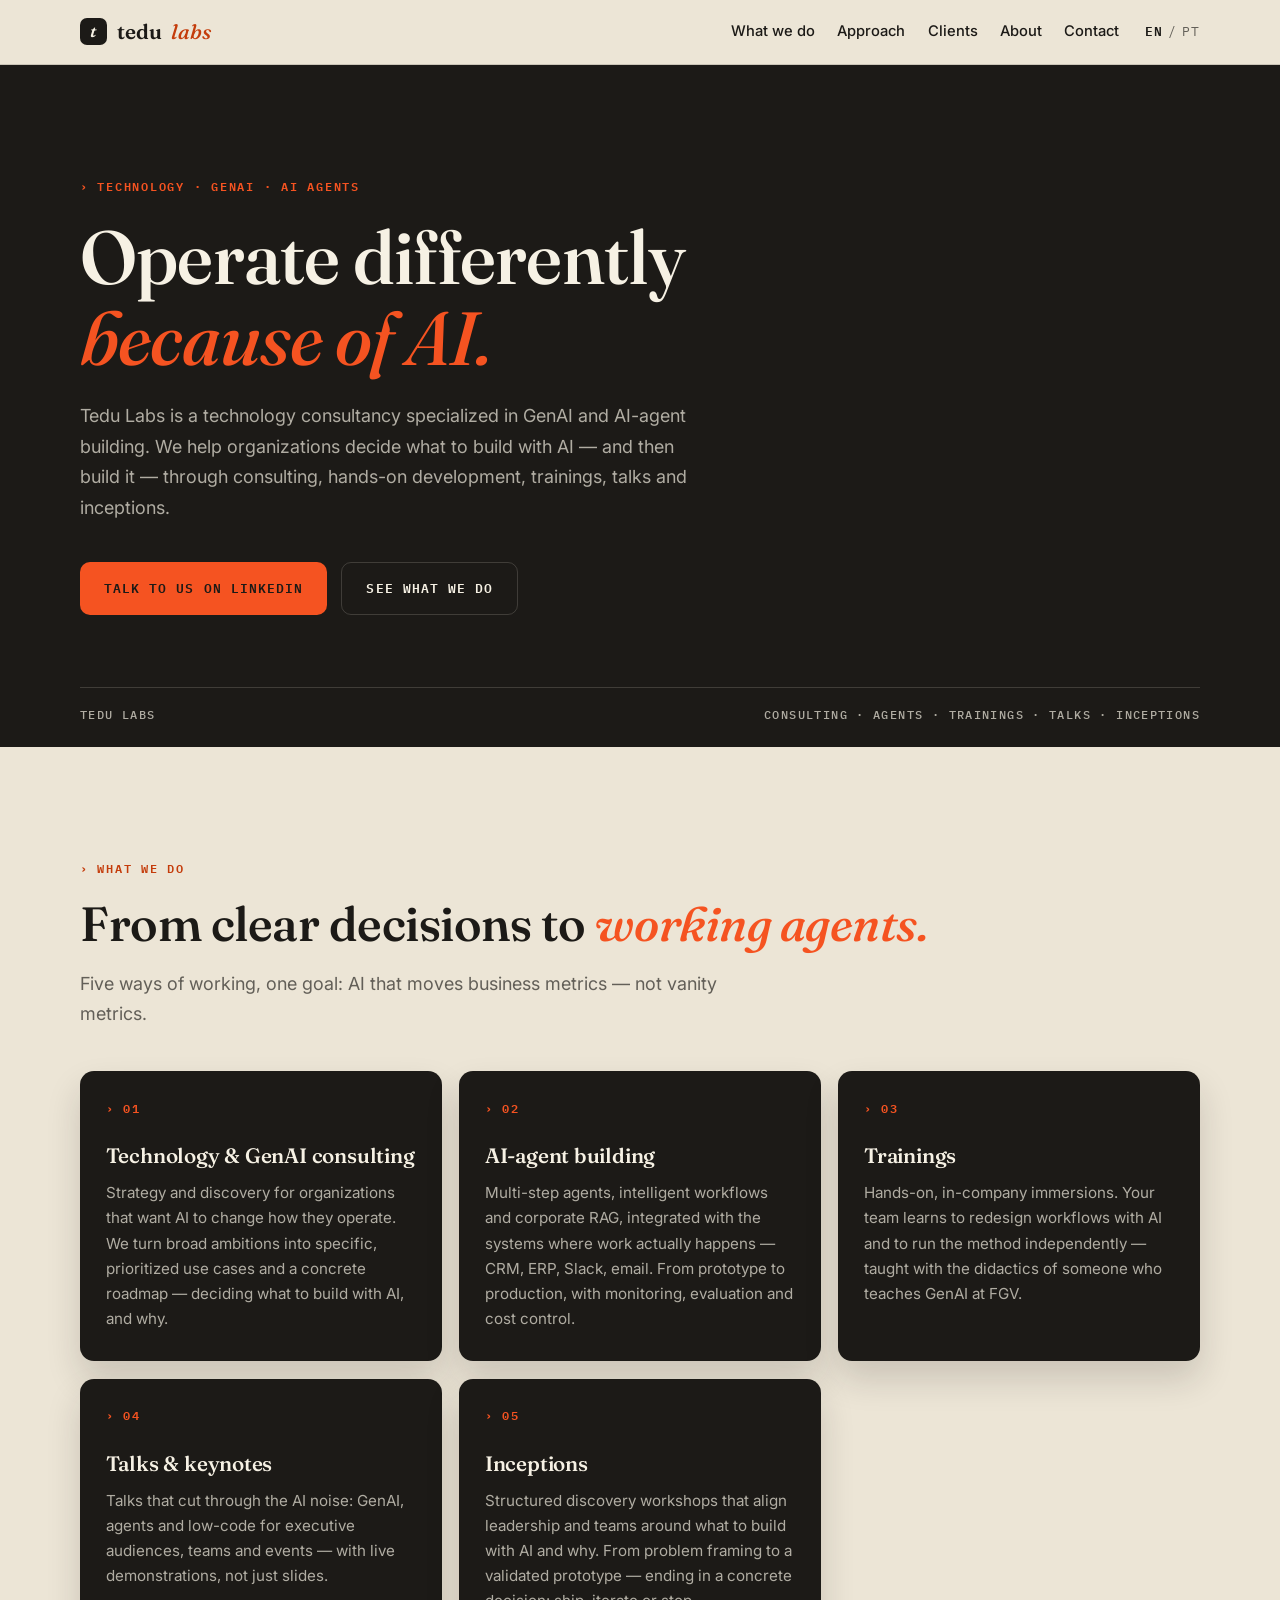
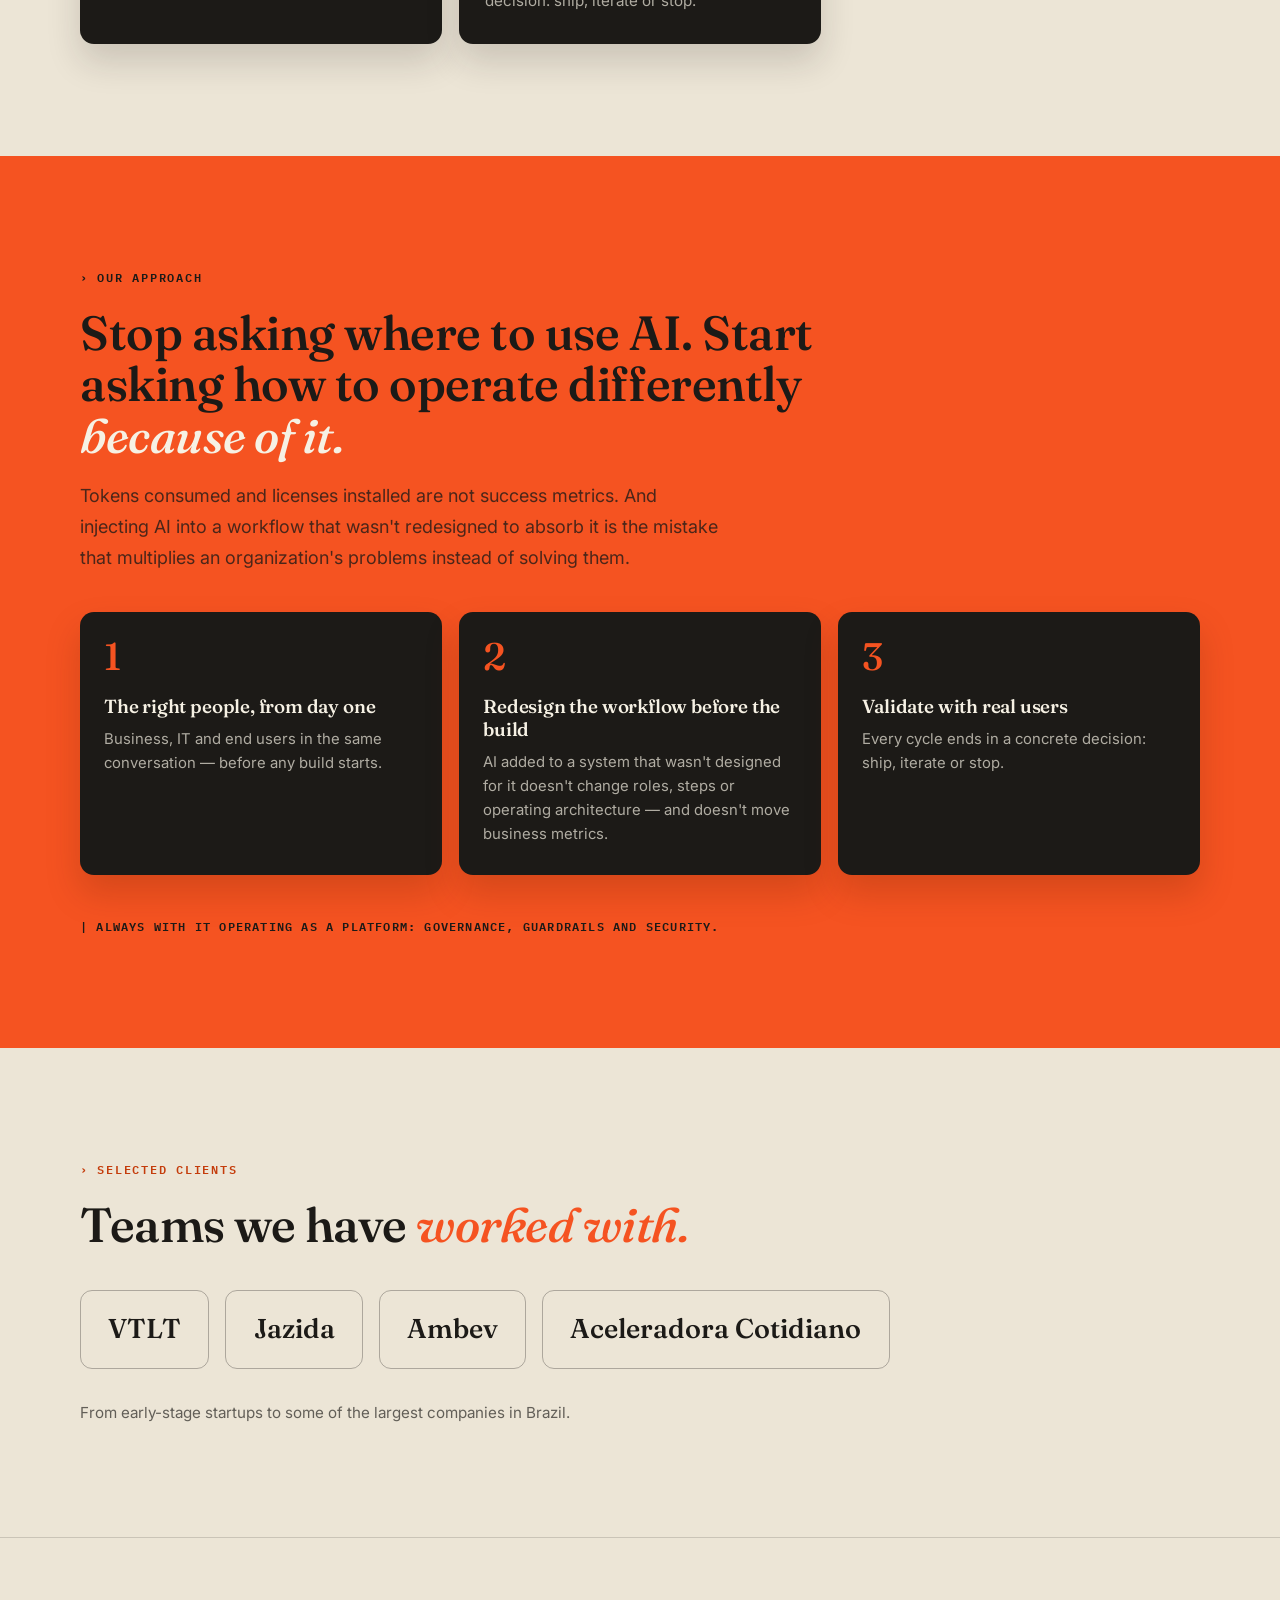
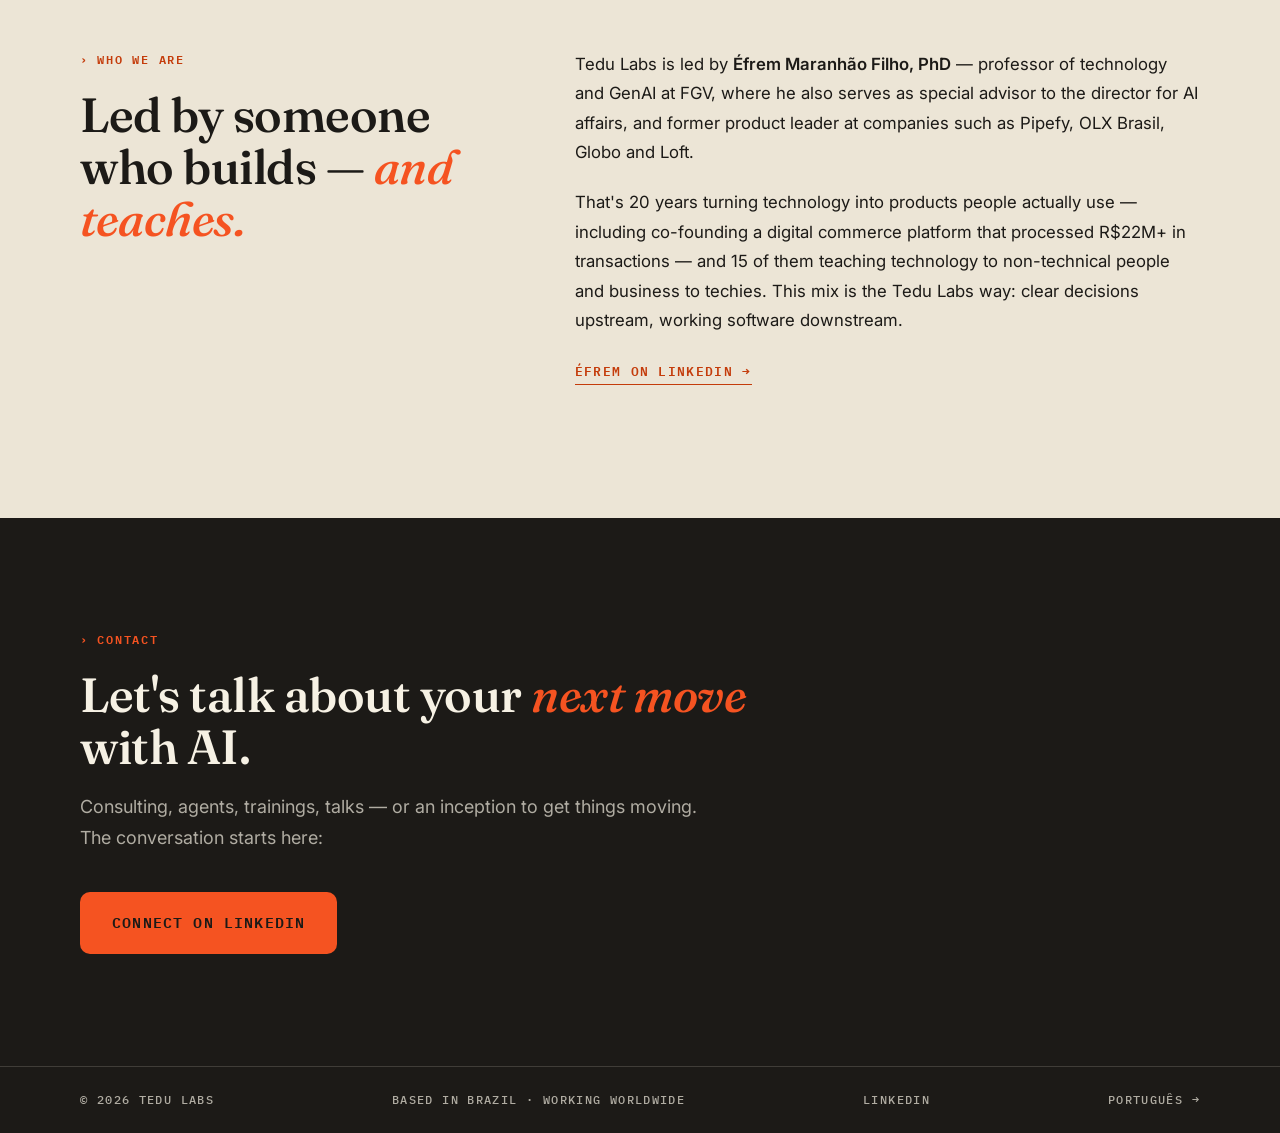
==== index.html @ c5605158 "Add bilingual Tedu Labs landing page (EN/PT) Static site with no build step: English at the root and" ====
<!doctype html>
<html lang="en">
<head>
  <meta charset="utf-8">
  <meta name="viewport" content="width=device-width, initial-scale=1">
  <title>Tedu Labs — Technology, GenAI &amp; AI Agents</title>
  <meta name="description" content="Tedu Labs is a technology consultancy specialized in GenAI and AI-agent building — consulting, agent development, trainings, talks and inceptions. Based in Brazil, working worldwide.">
  <link rel="canonical" href="https://tedulabs.com/">
  <link rel="alternate" hreflang="en" href="https://tedulabs.com/">
  <link rel="alternate" hreflang="pt-BR" href="https://tedulabs.com/pt/">
  <link rel="alternate" hreflang="x-default" href="https://tedulabs.com/">
  <meta property="og:title" content="Tedu Labs — Technology, GenAI &amp; AI Agents">
  <meta property="og:description" content="Consulting in technology and GenAI, AI-agent building, trainings, talks and inceptions.">
  <meta property="og:type" content="website">
  <meta property="og:url" content="https://tedulabs.com/">
  <meta property="og:locale" content="en_US">
  <meta property="og:locale:alternate" content="pt_BR">
  <meta name="twitter:card" content="summary">
  <link rel="icon" type="image/svg+xml" href="favicon.svg">
  <link rel="preconnect" href="https://fonts.googleapis.com">
  <link rel="preconnect" href="https://fonts.gstatic.com" crossorigin>
  <link href="https://fonts.googleapis.com/css2?family=Fraunces:ital,opsz,wght@0,9..144,300..700;1,9..144,300..700&family=IBM+Plex+Mono:wght@400;500;600&family=Inter:wght@400;500;600&display=swap" rel="stylesheet">
  <link rel="stylesheet" href="styles.css">
  <script type="application/ld+json">
  {
    "@context": "https://schema.org",
    "@type": "Organization",
    "name": "Tedu Labs",
    "url": "https://tedulabs.com/",
    "description": "Technology consultancy specialized in GenAI and AI-agent building — consulting, trainings, talks and inceptions.",
    "founder": {
      "@type": "Person",
      "name": "Éfrem Maranhão Filho",
      "sameAs": "https://www.linkedin.com/in/efremfilho/"
    },
    "sameAs": ["https://www.linkedin.com/in/efremfilho/"],
    "areaServed": "Worldwide"
  }
  </script>
</head>
<body>

<header class="site-header">
  <div class="container header-inner">
    <a class="wordmark" href="#top"><span class="badge">t</span>tedu<em>labs</em></a>
    <nav class="site-nav" aria-label="Sections">
      <a href="#services">What we do</a>
      <a href="#approach">Approach</a>
      <a href="#clients">Clients</a>
      <a href="#about">About</a>
      <a href="#contact">Contact</a>
    </nav>
    <div class="lang-switch" aria-label="Language">
      <span aria-current="true">EN</span><span class="sep">/</span><a href="pt/" hreflang="pt-BR" lang="pt-BR">PT</a>
    </div>
  </div>
</header>

<main id="top">

  <section class="section section--dark hero">
    <div class="container">
      <p class="kicker">› Technology · GenAI · AI agents</p>
      <h1>Operate differently <em>because of AI.</em></h1>
      <p class="lede">Tedu Labs is a technology consultancy specialized in GenAI and AI-agent building. We help organizations decide what to build with AI — and then build it — through consulting, hands-on development, trainings, talks and inceptions.</p>
      <div class="cta-row">
        <a class="btn btn--accent" href="https://www.linkedin.com/in/efremfilho/" target="_blank" rel="noopener">Talk to us on LinkedIn</a>
        <a class="btn btn--ghost" href="#services">See what we do</a>
      </div>
    </div>
    <div class="container hero-rule">
      <span class="mono">Tedu Labs</span>
      <span class="mono">Consulting · Agents · Trainings · Talks · Inceptions</span>
    </div>
  </section>

  <section id="services" class="section section--paper">
    <div class="container">
      <p class="kicker">› What we do</p>
      <h2>From clear decisions to <em>working agents.</em></h2>
      <p class="lede">Five ways of working, one goal: AI that moves business metrics — not vanity metrics.</p>
      <div class="cards">
        <article class="card">
          <p class="card-index">› 01</p>
          <h3>Technology &amp; GenAI consulting</h3>
          <p>Strategy and discovery for organizations that want AI to change how they operate. We turn broad ambitions into specific, prioritized use cases and a concrete roadmap — deciding what to build with AI, and why.</p>
        </article>
        <article class="card">
          <p class="card-index">› 02</p>
          <h3>AI-agent building</h3>
          <p>Multi-step agents, intelligent workflows and corporate RAG, integrated with the systems where work actually happens — CRM, ERP, Slack, email. From prototype to production, with monitoring, evaluation and cost control.</p>
        </article>
        <article class="card">
          <p class="card-index">› 03</p>
          <h3>Trainings</h3>
          <p>Hands-on, in-company immersions. Your team learns to redesign workflows with AI and to run the method independently — taught with the didactics of someone who teaches GenAI at FGV.</p>
        </article>
        <article class="card">
          <p class="card-index">› 04</p>
          <h3>Talks &amp; keynotes</h3>
          <p>Talks that cut through the AI noise: GenAI, agents and low-code for executive audiences, teams and events — with live demonstrations, not just slides.</p>
        </article>
        <article class="card">
          <p class="card-index">› 05</p>
          <h3>Inceptions</h3>
          <p>Structured discovery workshops that align leadership and teams around what to build with AI and why. From problem framing to a validated prototype — ending in a concrete decision: ship, iterate or stop.</p>
        </article>
      </div>
    </div>
  </section>

  <section id="approach" class="section section--accent">
    <div class="container">
      <p class="kicker">› Our approach</p>
      <h2>Stop asking where to use AI. Start asking how to operate differently <em>because of it.</em></h2>
      <p class="lede">Tokens consumed and licenses installed are not success metrics. And injecting AI into a workflow that wasn't redesigned to absorb it is the mistake that multiplies an organization's problems instead of solving them.</p>
      <div class="steps">
        <article class="step">
          <p class="step-num">1</p>
          <h3>The right people, from day one</h3>
          <p>Business, IT and end users in the same conversation — before any build starts.</p>
        </article>
        <article class="step">
          <p class="step-num">2</p>
          <h3>Redesign the workflow before the build</h3>
          <p>AI added to a system that wasn't designed for it doesn't change roles, steps or operating architecture — and doesn't move business metrics.</p>
        </article>
        <article class="step">
          <p class="step-num">3</p>
          <h3>Validate with real users</h3>
          <p>Every cycle ends in a concrete decision: ship, iterate or stop.</p>
        </article>
      </div>
      <p class="note-mono">| Always with IT operating as a platform: governance, guardrails and security.</p>
    </div>
  </section>

  <section id="clients" class="section section--paper">
    <div class="container">
      <p class="kicker">› Selected clients</p>
      <h2>Teams we have <em>worked with.</em></h2>
      <ul class="client-wall">
        <li><a href="https://vtlt.app/" target="_blank" rel="noopener">VTLT</a></li>
        <li><a href="https://www.jazida.com/en/" target="_blank" rel="noopener">Jazida</a></li>
        <li><a href="https://ambev.com.br/" target="_blank" rel="noopener">Ambev</a></li>
        <li><a href="https://www.somoscamp.com.br/" target="_blank" rel="noopener">Aceleradora Cotidiano</a></li>
      </ul>
      <p class="muted">From early-stage startups to some of the largest companies in Brazil.</p>
    </div>
  </section>

  <section id="about" class="section section--paper section--bordered">
    <div class="container about-grid">
      <div>
        <p class="kicker">› Who we are</p>
        <h2>Led by someone who builds — <em>and teaches.</em></h2>
      </div>
      <div class="about-copy">
        <p>Tedu Labs is led by <strong>Éfrem Maranhão Filho, PhD</strong> — professor of technology and GenAI at FGV, where he also serves as special advisor to the director for AI affairs, and former product leader at companies such as Pipefy, OLX Brasil, Globo and Loft.</p>
        <p>That's 20 years turning technology into products people actually use — including co-founding a digital commerce platform that processed R$22M+ in transactions — and 15 of them teaching technology to non-technical people and business to techies. This mix is the Tedu Labs way: clear decisions upstream, working software downstream.</p>
        <p><a class="text-link" href="https://www.linkedin.com/in/efremfilho/" target="_blank" rel="noopener">Éfrem on LinkedIn →</a></p>
      </div>
    </div>
  </section>

  <section id="contact" class="section section--dark section--contact">
    <div class="container">
      <p class="kicker">› Contact</p>
      <h2>Let's talk about your <em>next move</em> with AI.</h2>
      <p class="lede">Consulting, agents, trainings, talks — or an inception to get things moving. The conversation starts here:</p>
      <a class="btn btn--accent btn--big" href="https://www.linkedin.com/in/efremfilho/" target="_blank" rel="noopener">Connect on LinkedIn</a>
    </div>
  </section>

</main>

<footer class="site-footer">
  <div class="container footer-inner">
    <span class="mono">© 2026 Tedu Labs</span>
    <span class="mono">Based in Brazil · Working worldwide</span>
    <a class="mono" href="https://www.linkedin.com/in/efremfilho/" target="_blank" rel="noopener">LinkedIn</a>
    <a class="mono" href="pt/" hreflang="pt-BR" lang="pt-BR">Português →</a>
  </div>
</footer>

</body>
</html>
---- styles.css ----
/* ── Tedu Labs · tedulabs.com ─────────────────────────────────────────── */

:root {
  --ink: #1c1a17;
  --ink-2: #242220;
  --cream: #f6f1e4;
  --paper: #ece5d6;
  --accent: #f55321;
  --accent-down: #c43c0b;
  --muted-on-dark: rgba(246, 241, 228, 0.68);
  --muted-on-paper: rgba(28, 26, 23, 0.66);
  --line-on-dark: rgba(246, 241, 228, 0.16);
  --line-on-paper: rgba(28, 26, 23, 0.16);
  --serif: "Fraunces", Georgia, "Times New Roman", serif;
  --sans: "Inter", system-ui, -apple-system, "Segoe UI", sans-serif;
  --mono: "IBM Plex Mono", ui-monospace, "SF Mono", Menlo, monospace;
}

* { box-sizing: border-box; }

html { scroll-behavior: smooth; }

body {
  margin: 0;
  font-family: var(--sans);
  font-size: 16px;
  line-height: 1.6;
  background: var(--paper);
  color: var(--ink);
  -webkit-font-smoothing: antialiased;
}

::selection { background: var(--accent); color: var(--cream); }

a:focus-visible,
button:focus-visible {
  outline: 2px solid var(--accent);
  outline-offset: 3px;
}

.container { width: min(1120px, 92vw); margin-inline: auto; }

/* ── Type ──────────────────────────────────────────────────────────────── */

h1, h2, h3 {
  font-family: var(--serif);
  font-weight: 550;
  line-height: 1.08;
  letter-spacing: -0.01em;
  margin: 0;
}

h1 { font-size: clamp(2.7rem, 6.4vw, 4.7rem); }
h2 { font-size: clamp(1.9rem, 4.2vw, 3rem); margin: 0.6rem 0 1.2rem; }
h3 { font-size: 1.3rem; line-height: 1.25; }

h1 em, h2 em {
  font-style: italic;
  font-weight: 500;
  color: var(--accent);
}

.kicker {
  font-family: var(--mono);
  font-size: 0.78rem;
  font-weight: 600;
  letter-spacing: 0.14em;
  text-transform: uppercase;
  color: var(--accent-down);
  margin: 0 0 1.2rem;
}

.section--dark .kicker { color: var(--accent); }

.lede {
  font-size: 1.125rem;
  line-height: 1.7;
  max-width: 58ch;
  color: var(--muted-on-paper);
  margin: 0 0 2.4rem;
}

.section--dark .lede { color: var(--muted-on-dark); }

.muted {
  color: var(--muted-on-paper);
  font-size: 0.95rem;
  margin: 2rem 0 0;
}

.mono {
  font-family: var(--mono);
  font-size: 0.72rem;
  font-weight: 500;
  letter-spacing: 0.12em;
  text-transform: uppercase;
}

/* ── Header ────────────────────────────────────────────────────────────── */

.site-header {
  position: sticky;
  top: 0;
  z-index: 50;
  background: var(--paper);
  border-bottom: 1px solid var(--line-on-paper);
}

.header-inner {
  display: flex;
  align-items: center;
  gap: 1.6rem;
  min-height: 64px;
}

.wordmark {
  display: inline-flex;
  align-items: center;
  gap: 0.6rem;
  font-family: var(--serif);
  font-size: 1.3rem;
  font-weight: 600;
  color: var(--ink);
  text-decoration: none;
  white-space: nowrap;
}

.wordmark em {
  font-style: italic;
  font-weight: 500;
  color: var(--accent-down);
}

.badge {
  display: inline-grid;
  place-items: center;
  width: 27px;
  height: 27px;
  border-radius: 7px;
  background: var(--ink);
  color: var(--cream);
  font-family: var(--serif);
  font-style: italic;
  font-size: 1.05rem;
  line-height: 1;
  padding-bottom: 2px;
}

.site-nav {
  display: flex;
  gap: 1.4rem;
  margin-left: auto;
}

.site-nav a {
  font-size: 0.92rem;
  font-weight: 500;
  color: var(--ink);
  text-decoration: none;
}

.site-nav a:hover { color: var(--accent-down); }

.lang-switch {
  font-family: var(--mono);
  font-size: 0.8rem;
  letter-spacing: 0.06em;
  white-space: nowrap;
}

.lang-switch [aria-current] { font-weight: 600; color: var(--ink); }

.lang-switch a {
  color: var(--muted-on-paper);
  text-decoration: none;
}

.lang-switch a:hover { color: var(--accent-down); }

.lang-switch .sep { color: var(--muted-on-paper); padding: 0 0.35rem; }

/* ── Sections ──────────────────────────────────────────────────────────── */

.section { padding: clamp(4.5rem, 9vw, 7rem) 0; }

.section[id] { scroll-margin-top: 84px; }

.section--dark { background: var(--ink); color: var(--cream); }
.section--paper { background: var(--paper); color: var(--ink); }
.section--accent { background: var(--accent); color: var(--ink); }
.section--bordered { border-top: 1px solid var(--line-on-paper); }

.section--accent .kicker { color: var(--ink); }

.section--accent h2 em { color: var(--cream); }

.section--accent .lede { color: rgba(28, 26, 23, 0.78); }

/* ── Hero ──────────────────────────────────────────────────────────────── */

.hero { padding-bottom: 0; }

.hero h1 { max-width: 17ch; margin: 0 0 1.4rem; }

.cta-row {
  display: flex;
  flex-wrap: wrap;
  gap: 0.9rem;
  margin-bottom: 4.5rem;
}

.hero-rule {
  display: flex;
  flex-wrap: wrap;
  justify-content: space-between;
  gap: 0.5rem 1.5rem;
  border-top: 1px solid var(--line-on-dark);
  padding: 1.1rem 0 1.4rem;
  color: var(--muted-on-dark);
}

/* ── Buttons ───────────────────────────────────────────────────────────── */

.btn {
  display: inline-flex;
  align-items: center;
  gap: 0.5rem;
  font-family: var(--mono);
  font-size: 0.82rem;
  font-weight: 600;
  letter-spacing: 0.08em;
  text-transform: uppercase;
  text-decoration: none;
  padding: 0.95rem 1.5rem;
  border-radius: 10px;
  transition: transform 0.2s ease, background 0.2s ease, border-color 0.2s ease;
}

.btn:hover { transform: translateY(-2px); }

.btn--accent {
  background: var(--accent);
  color: var(--ink);
}

.btn--accent:hover { background: #ff6433; }

.btn--ghost {
  border: 1px solid var(--line-on-dark);
  color: var(--cream);
}

.btn--ghost:hover { border-color: var(--accent); color: var(--accent); }

.btn--big {
  font-size: 0.92rem;
  padding: 1.2rem 2rem;
}

/* ── Service cards ─────────────────────────────────────────────────────── */

.cards {
  display: grid;
  grid-template-columns: repeat(auto-fit, minmax(290px, 1fr));
  gap: 1.1rem;
  margin-top: 2.6rem;
}

.card {
  background: var(--ink);
  color: var(--cream);
  border-radius: 14px;
  padding: 1.7rem 1.6rem 1.9rem;
  box-shadow: 0 18px 34px rgba(28, 26, 23, 0.16);
  transition: transform 0.25s ease;
}

.card:hover { transform: translateY(-4px); }

.card-index {
  font-family: var(--mono);
  font-size: 0.74rem;
  font-weight: 600;
  letter-spacing: 0.14em;
  color: var(--accent);
  margin: 0 0 1.6rem;
}

.card h3 { color: var(--cream); margin: 0 0 0.7rem; }

.card p:last-child {
  margin: 0;
  font-size: 0.95rem;
  line-height: 1.65;
  color: var(--muted-on-dark);
}

/* ── Approach steps ────────────────────────────────────────────────────── */

.section--accent h2 { max-width: 26ch; }

.steps {
  display: grid;
  grid-template-columns: repeat(auto-fit, minmax(250px, 1fr));
  gap: 1.1rem;
  margin-top: 2.4rem;
}

.step {
  background: var(--ink);
  color: var(--cream);
  border-radius: 14px;
  padding: 1.6rem 1.5rem 1.8rem;
  box-shadow: 0 18px 34px rgba(100, 30, 0, 0.22);
}

.step-num {
  font-family: var(--serif);
  font-size: 2.4rem;
  font-weight: 500;
  line-height: 1;
  color: var(--accent);
  margin: 0 0 1.2rem;
}

.step h3 { font-size: 1.18rem; color: var(--cream); margin: 0 0 0.6rem; }

.step p:last-child {
  margin: 0;
  font-size: 0.93rem;
  line-height: 1.6;
  color: var(--muted-on-dark);
}

.note-mono {
  font-family: var(--mono);
  font-size: 0.75rem;
  font-weight: 600;
  letter-spacing: 0.1em;
  text-transform: uppercase;
  color: var(--ink);
  margin: 2.6rem 0 0;
}

/* ── Clients ───────────────────────────────────────────────────────────── */

.client-wall {
  list-style: none;
  display: flex;
  flex-wrap: wrap;
  gap: 1rem;
  padding: 0;
  margin: 2.4rem 0 0;
}

.client-wall a {
  display: inline-block;
  font-family: var(--serif);
  font-size: clamp(1.25rem, 2.6vw, 1.7rem);
  font-weight: 550;
  color: var(--ink);
  text-decoration: none;
  padding: 1.05rem 1.7rem;
  border: 1px solid rgba(28, 26, 23, 0.3);
  border-radius: 12px;
  transition: transform 0.2s ease, border-color 0.2s ease, color 0.2s ease;
}

.client-wall a:hover {
  transform: translateY(-3px);
  border-color: var(--accent-down);
  color: var(--accent-down);
}

/* ── About ─────────────────────────────────────────────────────────────── */

.about-grid {
  display: grid;
  grid-template-columns: 5fr 7fr;
  gap: 3rem;
  align-items: start;
}

.about-copy p {
  font-size: 1.05rem;
  line-height: 1.75;
  margin: 0 0 1.3rem;
}

.about-copy strong { font-weight: 600; }

.text-link {
  font-family: var(--mono);
  font-size: 0.82rem;
  font-weight: 600;
  letter-spacing: 0.1em;
  text-transform: uppercase;
  color: var(--accent-down);
  text-decoration: none;
  border-bottom: 1px solid currentColor;
  padding-bottom: 2px;
}

.text-link:hover { color: var(--ink); }

/* ── Contact ───────────────────────────────────────────────────────────── */

.section--contact h2 { max-width: 22ch; }

/* ── Footer ────────────────────────────────────────────────────────────── */

.site-footer {
  background: var(--ink);
  color: var(--muted-on-dark);
  border-top: 1px solid var(--line-on-dark);
  padding: 1.5rem 0;
}

.footer-inner {
  display: flex;
  flex-wrap: wrap;
  align-items: center;
  justify-content: space-between;
  gap: 0.7rem 1.8rem;
}

.site-footer a {
  color: var(--muted-on-dark);
  text-decoration: none;
}

.site-footer a:hover { color: var(--accent); }

/* ── Responsive / motion ───────────────────────────────────────────────── */

@media (max-width: 880px) {
  .site-nav { display: none; }
  .lang-switch { margin-left: auto; }
  .about-grid { grid-template-columns: 1fr; gap: 1.6rem; }
}

@media (prefers-reduced-motion: reduce) {
  html { scroll-behavior: auto; }
  .btn, .card, .client-wall a { transition: none; }
  .btn:hover, .card:hover, .client-wall a:hover { transform: none; }
}
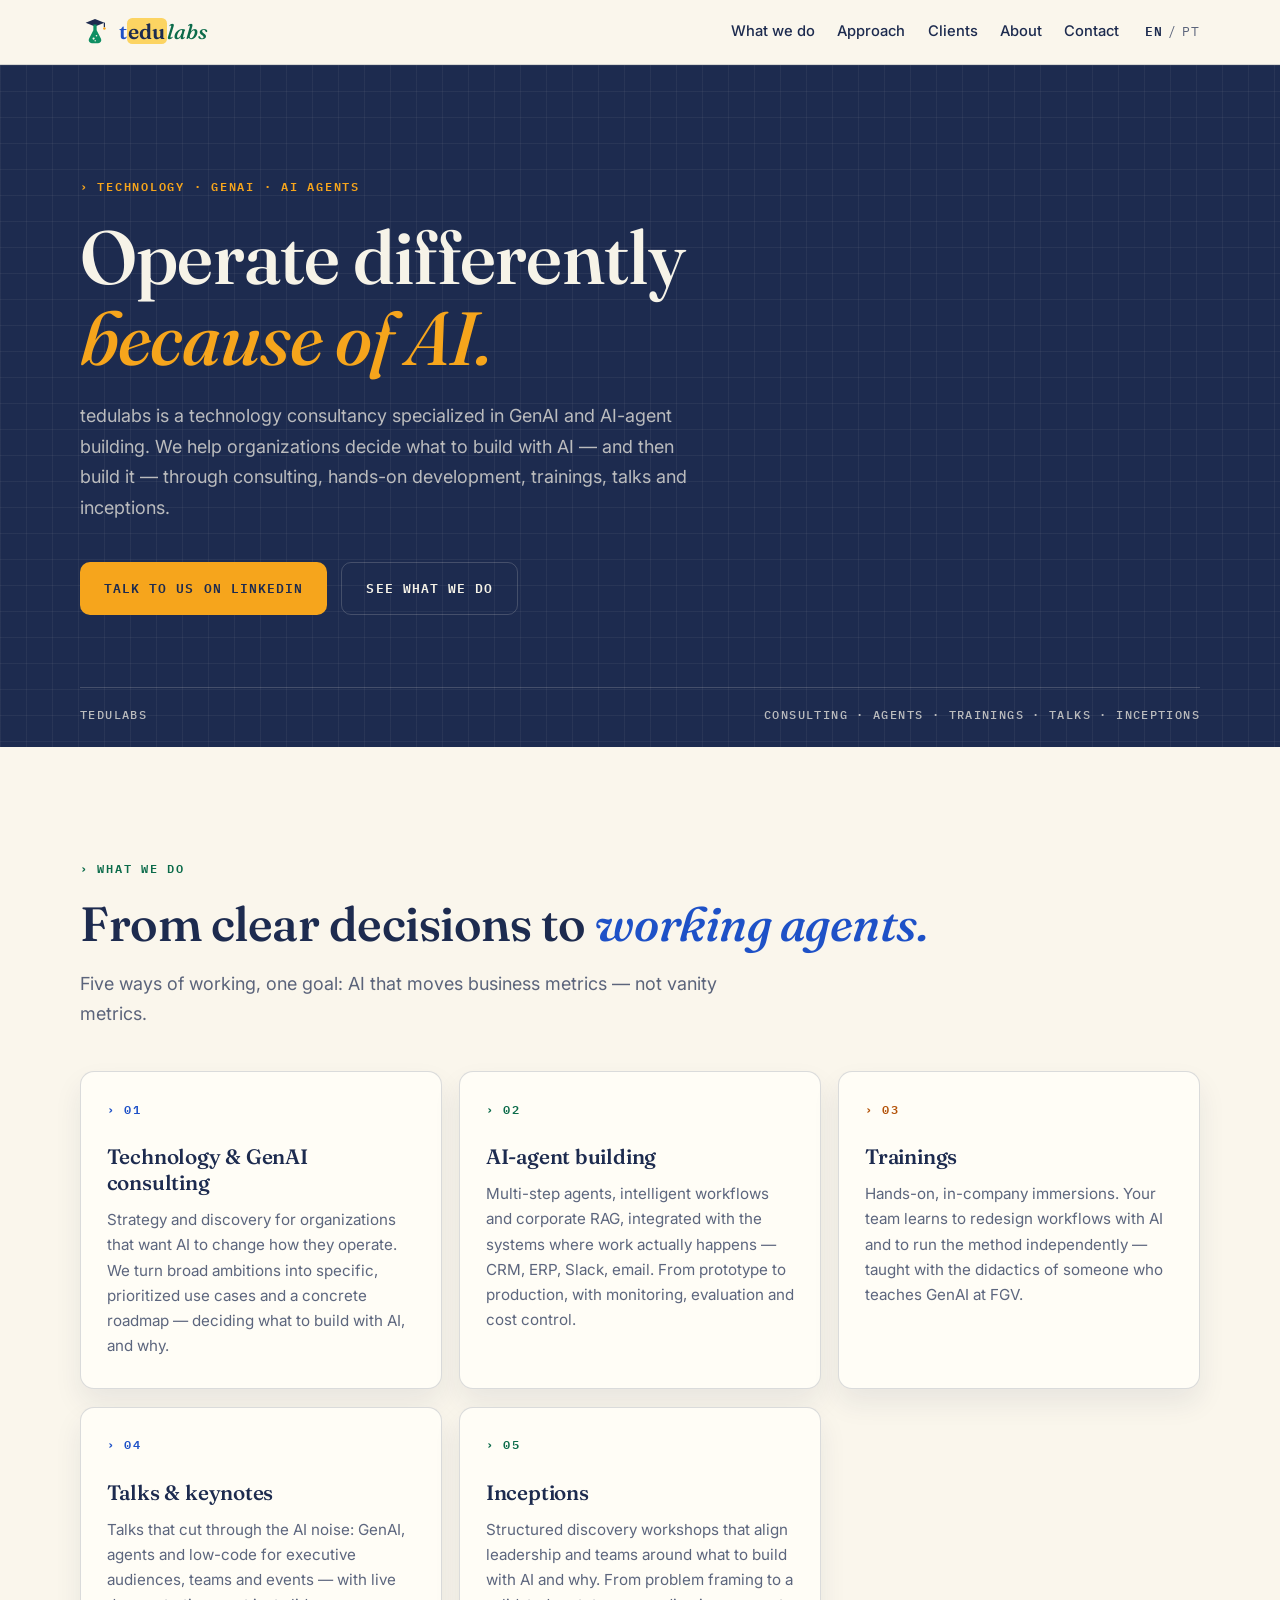
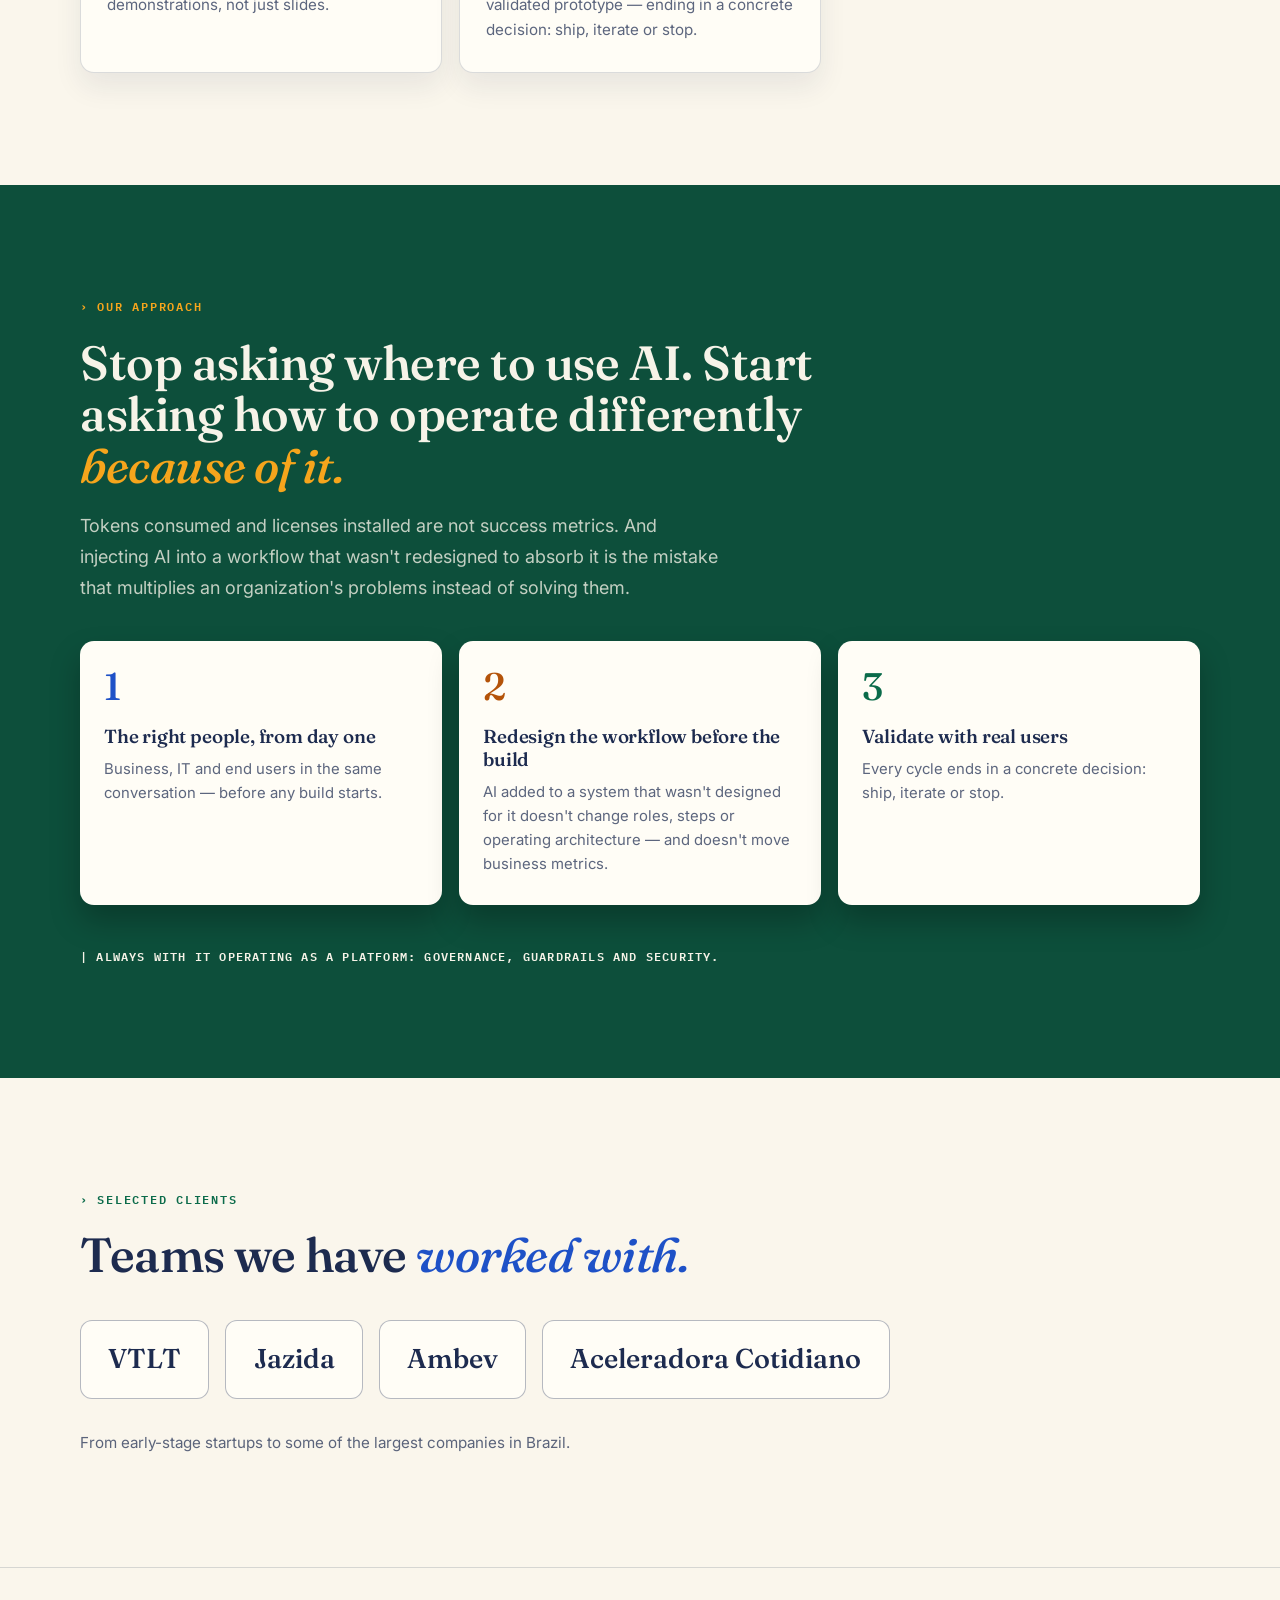
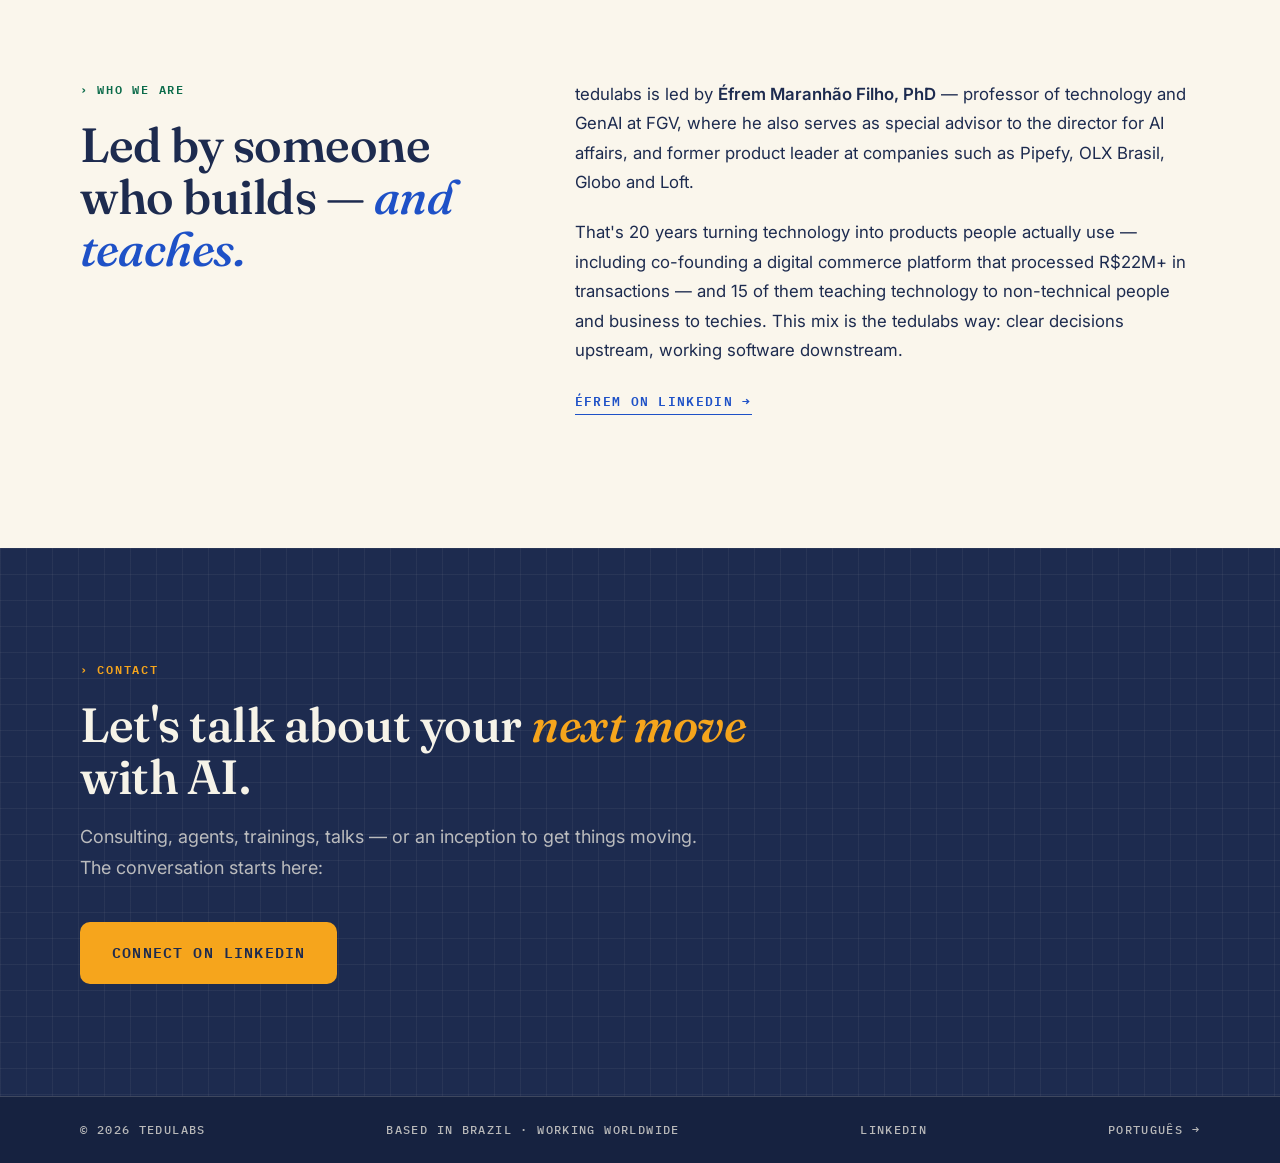
==== commit d24a116c: "Rebrand to tedulabs with education-inspired identity Brand is now lowercase tedulabs, telling the t " ====
--- a/index.html
+++ b/index.html
@@ -3,13 +3,14 @@
 <head>
   <meta charset="utf-8">
   <meta name="viewport" content="width=device-width, initial-scale=1">
-  <title>Tedu Labs — Technology, GenAI &amp; AI Agents</title>
-  <meta name="description" content="Tedu Labs is a technology consultancy specialized in GenAI and AI-agent building — consulting, agent development, trainings, talks and inceptions. Based in Brazil, working worldwide.">
+  <title>tedulabs — Technology, GenAI &amp; AI Agents</title>
+  <meta name="description" content="tedulabs is a technology consultancy specialized in GenAI and AI-agent building — consulting, agent development, trainings, talks and inceptions. Based in Brazil, working worldwide.">
   <link rel="canonical" href="https://tedulabs.com/">
   <link rel="alternate" hreflang="en" href="https://tedulabs.com/">
-  <link rel="alternate" hreflang="pt-BR" href="https://tedulabs.com/pt/">
+  <link rel="alternate" hreflang="pt-BR" href="https://tedulabs.com/pt-br/">
   <link rel="alternate" hreflang="x-default" href="https://tedulabs.com/">
-  <meta property="og:title" content="Tedu Labs — Technology, GenAI &amp; AI Agents">
+  <meta property="og:site_name" content="tedulabs">
+  <meta property="og:title" content="tedulabs — Technology, GenAI &amp; AI Agents">
   <meta property="og:description" content="Consulting in technology and GenAI, AI-agent building, trainings, talks and inceptions.">
   <meta property="og:type" content="website">
   <meta property="og:url" content="https://tedulabs.com/">
@@ -25,8 +26,9 @@
   {
     "@context": "https://schema.org",
     "@type": "Organization",
-    "name": "Tedu Labs",
+    "name": "tedulabs",
     "url": "https://tedulabs.com/",
+    "logo": "https://tedulabs.com/logo.svg",
     "description": "Technology consultancy specialized in GenAI and AI-agent building — consulting, trainings, talks and inceptions.",
     "founder": {
       "@type": "Person",
@@ -42,7 +44,18 @@
 
 <header class="site-header">
   <div class="container header-inner">
-    <a class="wordmark" href="#top"><span class="badge">t</span>tedu<em>labs</em></a>
+    <a class="wordmark" href="#top">
+      <svg class="mark" viewBox="0 0 64 64" aria-hidden="true" focusable="false">
+        <path d="M32 4 52 12 32 20 12 12Z" fill="#1d2b4f"/>
+        <path d="M52 13v8" stroke="#1d2b4f" stroke-width="2.6" stroke-linecap="round" fill="none"/>
+        <circle cx="52" cy="24.5" r="2.7" fill="#f6a51c"/>
+        <path d="M28.5 16v12L19.2 46.6A6.6 6.6 0 0 0 25.2 56h13.6a6.6 6.6 0 0 0 6-9.4L35.5 28V16z" fill="#0f8f63"/>
+        <circle cx="29" cy="46" r="2.3" fill="#faf6ec"/>
+        <circle cx="35.2" cy="40" r="1.7" fill="#faf6ec"/>
+        <circle cx="32.4" cy="50.6" r="1.5" fill="#faf6ec"/>
+      </svg>
+      <span><span class="wm-t">t</span><span class="wm-edu">edu</span><em class="wm-labs">labs</em></span>
+    </a>
     <nav class="site-nav" aria-label="Sections">
       <a href="#services">What we do</a>
       <a href="#approach">Approach</a>
@@ -51,7 +64,7 @@
       <a href="#contact">Contact</a>
     </nav>
     <div class="lang-switch" aria-label="Language">
-      <span aria-current="true">EN</span><span class="sep">/</span><a href="pt/" hreflang="pt-BR" lang="pt-BR">PT</a>
+      <span aria-current="true">EN</span><span class="sep">/</span><a href="pt-br/" hreflang="pt-BR" lang="pt-BR">PT</a>
     </div>
   </div>
 </header>
@@ -62,14 +75,14 @@
     <div class="container">
       <p class="kicker">› Technology · GenAI · AI agents</p>
       <h1>Operate differently <em>because of AI.</em></h1>
-      <p class="lede">Tedu Labs is a technology consultancy specialized in GenAI and AI-agent building. We help organizations decide what to build with AI — and then build it — through consulting, hands-on development, trainings, talks and inceptions.</p>
+      <p class="lede">tedulabs is a technology consultancy specialized in GenAI and AI-agent building. We help organizations decide what to build with AI — and then build it — through consulting, hands-on development, trainings, talks and inceptions.</p>
       <div class="cta-row">
         <a class="btn btn--accent" href="https://www.linkedin.com/in/efremfilho/" target="_blank" rel="noopener">Talk to us on LinkedIn</a>
         <a class="btn btn--ghost" href="#services">See what we do</a>
       </div>
     </div>
     <div class="container hero-rule">
-      <span class="mono">Tedu Labs</span>
+      <span class="mono">tedulabs</span>
       <span class="mono">Consulting · Agents · Trainings · Talks · Inceptions</span>
     </div>
   </section>
@@ -109,7 +122,7 @@
     </div>
   </section>
 
-  <section id="approach" class="section section--accent">
+  <section id="approach" class="section section--board">
     <div class="container">
       <p class="kicker">› Our approach</p>
       <h2>Stop asking where to use AI. Start asking how to operate differently <em>because of it.</em></h2>
@@ -156,8 +169,8 @@
         <h2>Led by someone who builds — <em>and teaches.</em></h2>
       </div>
       <div class="about-copy">
-        <p>Tedu Labs is led by <strong>Éfrem Maranhão Filho, PhD</strong> — professor of technology and GenAI at FGV, where he also serves as special advisor to the director for AI affairs, and former product leader at companies such as Pipefy, OLX Brasil, Globo and Loft.</p>
-        <p>That's 20 years turning technology into products people actually use — including co-founding a digital commerce platform that processed R$22M+ in transactions — and 15 of them teaching technology to non-technical people and business to techies. This mix is the Tedu Labs way: clear decisions upstream, working software downstream.</p>
+        <p>tedulabs is led by <strong>Éfrem Maranhão Filho, PhD</strong> — professor of technology and GenAI at FGV, where he also serves as special advisor to the director for AI affairs, and former product leader at companies such as Pipefy, OLX Brasil, Globo and Loft.</p>
+        <p>That's 20 years turning technology into products people actually use — including co-founding a digital commerce platform that processed R$22M+ in transactions — and 15 of them teaching technology to non-technical people and business to techies. This mix is the tedulabs way: clear decisions upstream, working software downstream.</p>
         <p><a class="text-link" href="https://www.linkedin.com/in/efremfilho/" target="_blank" rel="noopener">Éfrem on LinkedIn →</a></p>
       </div>
     </div>
@@ -176,10 +189,10 @@
 
 <footer class="site-footer">
   <div class="container footer-inner">
-    <span class="mono">© 2026 Tedu Labs</span>
+    <span class="mono">© 2026 tedulabs</span>
     <span class="mono">Based in Brazil · Working worldwide</span>
     <a class="mono" href="https://www.linkedin.com/in/efremfilho/" target="_blank" rel="noopener">LinkedIn</a>
-    <a class="mono" href="pt/" hreflang="pt-BR" lang="pt-BR">Português →</a>
+    <a class="mono" href="pt-br/" hreflang="pt-BR" lang="pt-BR">Português →</a>
   </div>
 </footer>
 
--- a/styles.css
+++ b/styles.css
@@ -1,16 +1,25 @@
-/* ── Tedu Labs · tedulabs.com ─────────────────────────────────────────── */
+/* ── tedulabs · tedulabs.com ──────────────────────────────────────────────
+   Palette: t = technology (ink blue) · edu = education (pencil amber,
+   highlighter, chalkboard green) · labs = experiments (flask green).     */
 
 :root {
-  --ink: #1c1a17;
-  --ink-2: #242220;
-  --cream: #f6f1e4;
-  --paper: #ece5d6;
-  --accent: #f55321;
-  --accent-down: #c43c0b;
-  --muted-on-dark: rgba(246, 241, 228, 0.68);
-  --muted-on-paper: rgba(28, 26, 23, 0.66);
-  --line-on-dark: rgba(246, 241, 228, 0.16);
-  --line-on-paper: rgba(28, 26, 23, 0.16);
+  --ink: #1d2b4f;            /* deep ink-blue: pen on paper */
+  --ink-2: #162240;
+  --paper: #faf6ec;          /* warm notebook paper */
+  --card: #fffdf6;           /* index card */
+  --chalk: #f6f3e8;          /* chalk on board */
+  --blue: #2f6df6;           /* technology */
+  --blue-down: #1e51c7;
+  --amber: #f6a51c;          /* pencil / highlighter — education */
+  --amber-soft: #fcd462;
+  --amber-down: #b45309;
+  --green: #0f8f63;          /* flask — experiments */
+  --green-down: #0b6b4a;
+  --board: #0d4f3b;          /* chalkboard green */
+  --muted-on-dark: rgba(246, 243, 232, 0.72);
+  --muted-on-paper: rgba(29, 43, 79, 0.72);
+  --line-on-dark: rgba(246, 243, 232, 0.18);
+  --line-on-paper: rgba(29, 43, 79, 0.16);
   --serif: "Fraunces", Georgia, "Times New Roman", serif;
   --sans: "Inter", system-ui, -apple-system, "Segoe UI", sans-serif;
   --mono: "IBM Plex Mono", ui-monospace, "SF Mono", Menlo, monospace;
@@ -30,11 +39,11 @@
   -webkit-font-smoothing: antialiased;
 }
 
-::selection { background: var(--accent); color: var(--cream); }
+::selection { background: var(--amber-soft); color: var(--ink); }
 
 a:focus-visible,
 button:focus-visible {
-  outline: 2px solid var(--accent);
+  outline: 2px solid var(--blue);
   outline-offset: 3px;
 }
 
@@ -57,8 +66,12 @@
 h1 em, h2 em {
   font-style: italic;
   font-weight: 500;
-  color: var(--accent);
-}
+  color: var(--blue-down);
+}
+
+.section--dark h1 em,
+.section--dark h2 em,
+.section--board h2 em { color: var(--amber); }
 
 .kicker {
   font-family: var(--mono);
@@ -66,11 +79,12 @@
   font-weight: 600;
   letter-spacing: 0.14em;
   text-transform: uppercase;
-  color: var(--accent-down);
+  color: var(--green-down);
   margin: 0 0 1.2rem;
 }
 
-.section--dark .kicker { color: var(--accent); }
+.section--dark .kicker,
+.section--board .kicker { color: var(--amber); }
 
 .lede {
   font-size: 1.125rem;
@@ -81,6 +95,7 @@
 }
 
 .section--dark .lede { color: var(--muted-on-dark); }
+.section--board .lede { color: rgba(246, 243, 232, 0.78); }
 
 .muted {
   color: var(--muted-on-paper);
@@ -116,34 +131,30 @@
 .wordmark {
   display: inline-flex;
   align-items: center;
-  gap: 0.6rem;
+  gap: 0.55rem;
   font-family: var(--serif);
-  font-size: 1.3rem;
+  font-size: 1.32rem;
   font-weight: 600;
   color: var(--ink);
   text-decoration: none;
   white-space: nowrap;
 }
 
-.wordmark em {
+.wordmark .mark { width: 30px; height: 30px; flex: none; }
+
+.wm-t { color: var(--blue-down); }
+
+.wm-edu {
+  color: var(--ink);
+  background: var(--amber-soft);
+  border-radius: 0.25em;
+  padding: 0 0.07em;
+}
+
+.wm-labs {
+  color: var(--green-down);
   font-style: italic;
   font-weight: 500;
-  color: var(--accent-down);
-}
-
-.badge {
-  display: inline-grid;
-  place-items: center;
-  width: 27px;
-  height: 27px;
-  border-radius: 7px;
-  background: var(--ink);
-  color: var(--cream);
-  font-family: var(--serif);
-  font-style: italic;
-  font-size: 1.05rem;
-  line-height: 1;
-  padding-bottom: 2px;
 }
 
 .site-nav {
@@ -159,7 +170,7 @@
   text-decoration: none;
 }
 
-.site-nav a:hover { color: var(--accent-down); }
+.site-nav a:hover { color: var(--blue-down); }
 
 .lang-switch {
   font-family: var(--mono);
@@ -175,7 +186,7 @@
   text-decoration: none;
 }
 
-.lang-switch a:hover { color: var(--accent-down); }
+.lang-switch a:hover { color: var(--blue-down); }
 
 .lang-switch .sep { color: var(--muted-on-paper); padding: 0 0.35rem; }
 
@@ -185,16 +196,22 @@
 
 .section[id] { scroll-margin-top: 84px; }
 
-.section--dark { background: var(--ink); color: var(--cream); }
 .section--paper { background: var(--paper); color: var(--ink); }
-.section--accent { background: var(--accent); color: var(--ink); }
+
+/* ink-blue board with faint graph-paper grid */
+.section--dark {
+  background-color: var(--ink);
+  background-image:
+    linear-gradient(rgba(246, 243, 232, 0.05) 1px, transparent 1px),
+    linear-gradient(90deg, rgba(246, 243, 232, 0.05) 1px, transparent 1px);
+  background-size: 26px 26px;
+  color: var(--chalk);
+}
+
+/* chalkboard green */
+.section--board { background: var(--board); color: var(--chalk); }
+
 .section--bordered { border-top: 1px solid var(--line-on-paper); }
-
-.section--accent .kicker { color: var(--ink); }
-
-.section--accent h2 em { color: var(--cream); }
-
-.section--accent .lede { color: rgba(28, 26, 23, 0.78); }
 
 /* ── Hero ──────────────────────────────────────────────────────────────── */
 
@@ -239,25 +256,25 @@
 .btn:hover { transform: translateY(-2px); }
 
 .btn--accent {
-  background: var(--accent);
-  color: var(--ink);
-}
-
-.btn--accent:hover { background: #ff6433; }
+  background: var(--amber);
+  color: var(--ink);
+}
+
+.btn--accent:hover { background: var(--amber-soft); }
 
 .btn--ghost {
   border: 1px solid var(--line-on-dark);
-  color: var(--cream);
-}
-
-.btn--ghost:hover { border-color: var(--accent); color: var(--accent); }
+  color: var(--chalk);
+}
+
+.btn--ghost:hover { border-color: var(--amber); color: var(--amber); }
 
 .btn--big {
   font-size: 0.92rem;
   padding: 1.2rem 2rem;
 }
 
-/* ── Service cards ─────────────────────────────────────────────────────── */
+/* ── Service cards (index cards on the desk) ───────────────────────────── */
 
 .cards {
   display: grid;
@@ -267,11 +284,12 @@
 }
 
 .card {
-  background: var(--ink);
-  color: var(--cream);
+  background: var(--card);
+  color: var(--ink);
+  border: 1px solid var(--line-on-paper);
   border-radius: 14px;
   padding: 1.7rem 1.6rem 1.9rem;
-  box-shadow: 0 18px 34px rgba(28, 26, 23, 0.16);
+  box-shadow: 0 14px 28px rgba(29, 43, 79, 0.08);
   transition: transform 0.25s ease;
 }
 
@@ -282,22 +300,25 @@
   font-size: 0.74rem;
   font-weight: 600;
   letter-spacing: 0.14em;
-  color: var(--accent);
   margin: 0 0 1.6rem;
 }
 
-.card h3 { color: var(--cream); margin: 0 0 0.7rem; }
+.cards .card:nth-child(3n + 1) .card-index { color: var(--blue-down); }
+.cards .card:nth-child(3n + 2) .card-index { color: var(--green-down); }
+.cards .card:nth-child(3n)     .card-index { color: var(--amber-down); }
+
+.card h3 { color: var(--ink); margin: 0 0 0.7rem; }
 
 .card p:last-child {
   margin: 0;
   font-size: 0.95rem;
   line-height: 1.65;
-  color: var(--muted-on-dark);
-}
-
-/* ── Approach steps ────────────────────────────────────────────────────── */
-
-.section--accent h2 { max-width: 26ch; }
+  color: var(--muted-on-paper);
+}
+
+/* ── Approach steps (paper cards pinned to the chalkboard) ─────────────── */
+
+.section--board h2 { max-width: 26ch; }
 
 .steps {
   display: grid;
@@ -307,11 +328,11 @@
 }
 
 .step {
-  background: var(--ink);
-  color: var(--cream);
+  background: var(--card);
+  color: var(--ink);
   border-radius: 14px;
   padding: 1.6rem 1.5rem 1.8rem;
-  box-shadow: 0 18px 34px rgba(100, 30, 0, 0.22);
+  box-shadow: 0 16px 30px rgba(0, 0, 0, 0.25);
 }
 
 .step-num {
@@ -319,17 +340,20 @@
   font-size: 2.4rem;
   font-weight: 500;
   line-height: 1;
-  color: var(--accent);
   margin: 0 0 1.2rem;
 }
 
-.step h3 { font-size: 1.18rem; color: var(--cream); margin: 0 0 0.6rem; }
+.steps .step:nth-child(1) .step-num { color: var(--blue-down); }
+.steps .step:nth-child(2) .step-num { color: var(--amber-down); }
+.steps .step:nth-child(3) .step-num { color: var(--green-down); }
+
+.step h3 { font-size: 1.18rem; color: var(--ink); margin: 0 0 0.6rem; }
 
 .step p:last-child {
   margin: 0;
   font-size: 0.93rem;
   line-height: 1.6;
-  color: var(--muted-on-dark);
+  color: var(--muted-on-paper);
 }
 
 .note-mono {
@@ -338,7 +362,7 @@
   font-weight: 600;
   letter-spacing: 0.1em;
   text-transform: uppercase;
-  color: var(--ink);
+  color: var(--chalk);
   margin: 2.6rem 0 0;
 }
 
@@ -361,15 +385,16 @@
   color: var(--ink);
   text-decoration: none;
   padding: 1.05rem 1.7rem;
-  border: 1px solid rgba(28, 26, 23, 0.3);
+  border: 1px solid rgba(29, 43, 79, 0.32);
   border-radius: 12px;
+  background: var(--card);
   transition: transform 0.2s ease, border-color 0.2s ease, color 0.2s ease;
 }
 
 .client-wall a:hover {
   transform: translateY(-3px);
-  border-color: var(--accent-down);
-  color: var(--accent-down);
+  border-color: var(--blue-down);
+  color: var(--blue-down);
 }
 
 /* ── About ─────────────────────────────────────────────────────────────── */
@@ -395,7 +420,7 @@
   font-weight: 600;
   letter-spacing: 0.1em;
   text-transform: uppercase;
-  color: var(--accent-down);
+  color: var(--blue-down);
   text-decoration: none;
   border-bottom: 1px solid currentColor;
   padding-bottom: 2px;
@@ -410,7 +435,7 @@
 /* ── Footer ────────────────────────────────────────────────────────────── */
 
 .site-footer {
-  background: var(--ink);
+  background: var(--ink-2);
   color: var(--muted-on-dark);
   border-top: 1px solid var(--line-on-dark);
   padding: 1.5rem 0;
@@ -429,7 +454,7 @@
   text-decoration: none;
 }
 
-.site-footer a:hover { color: var(--accent); }
+.site-footer a:hover { color: var(--amber); }
 
 /* ── Responsive / motion ───────────────────────────────────────────────── */
 
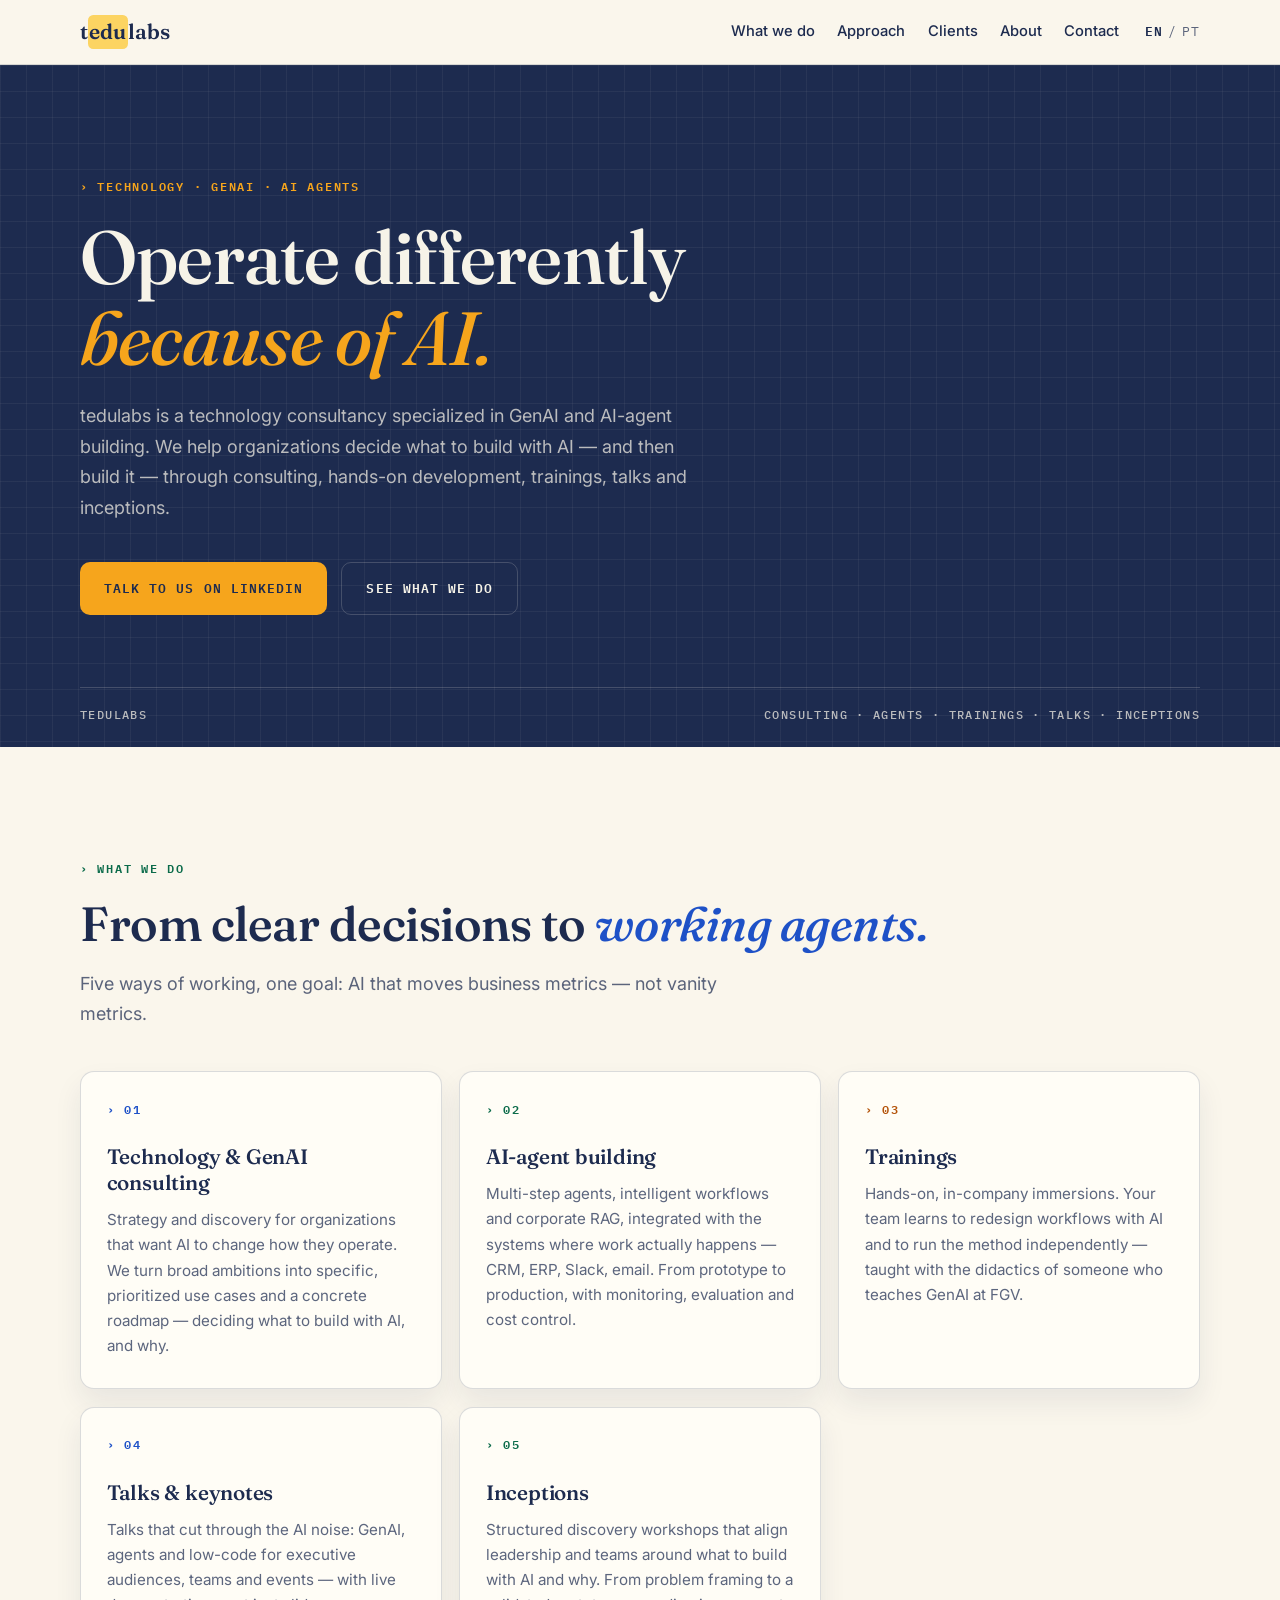
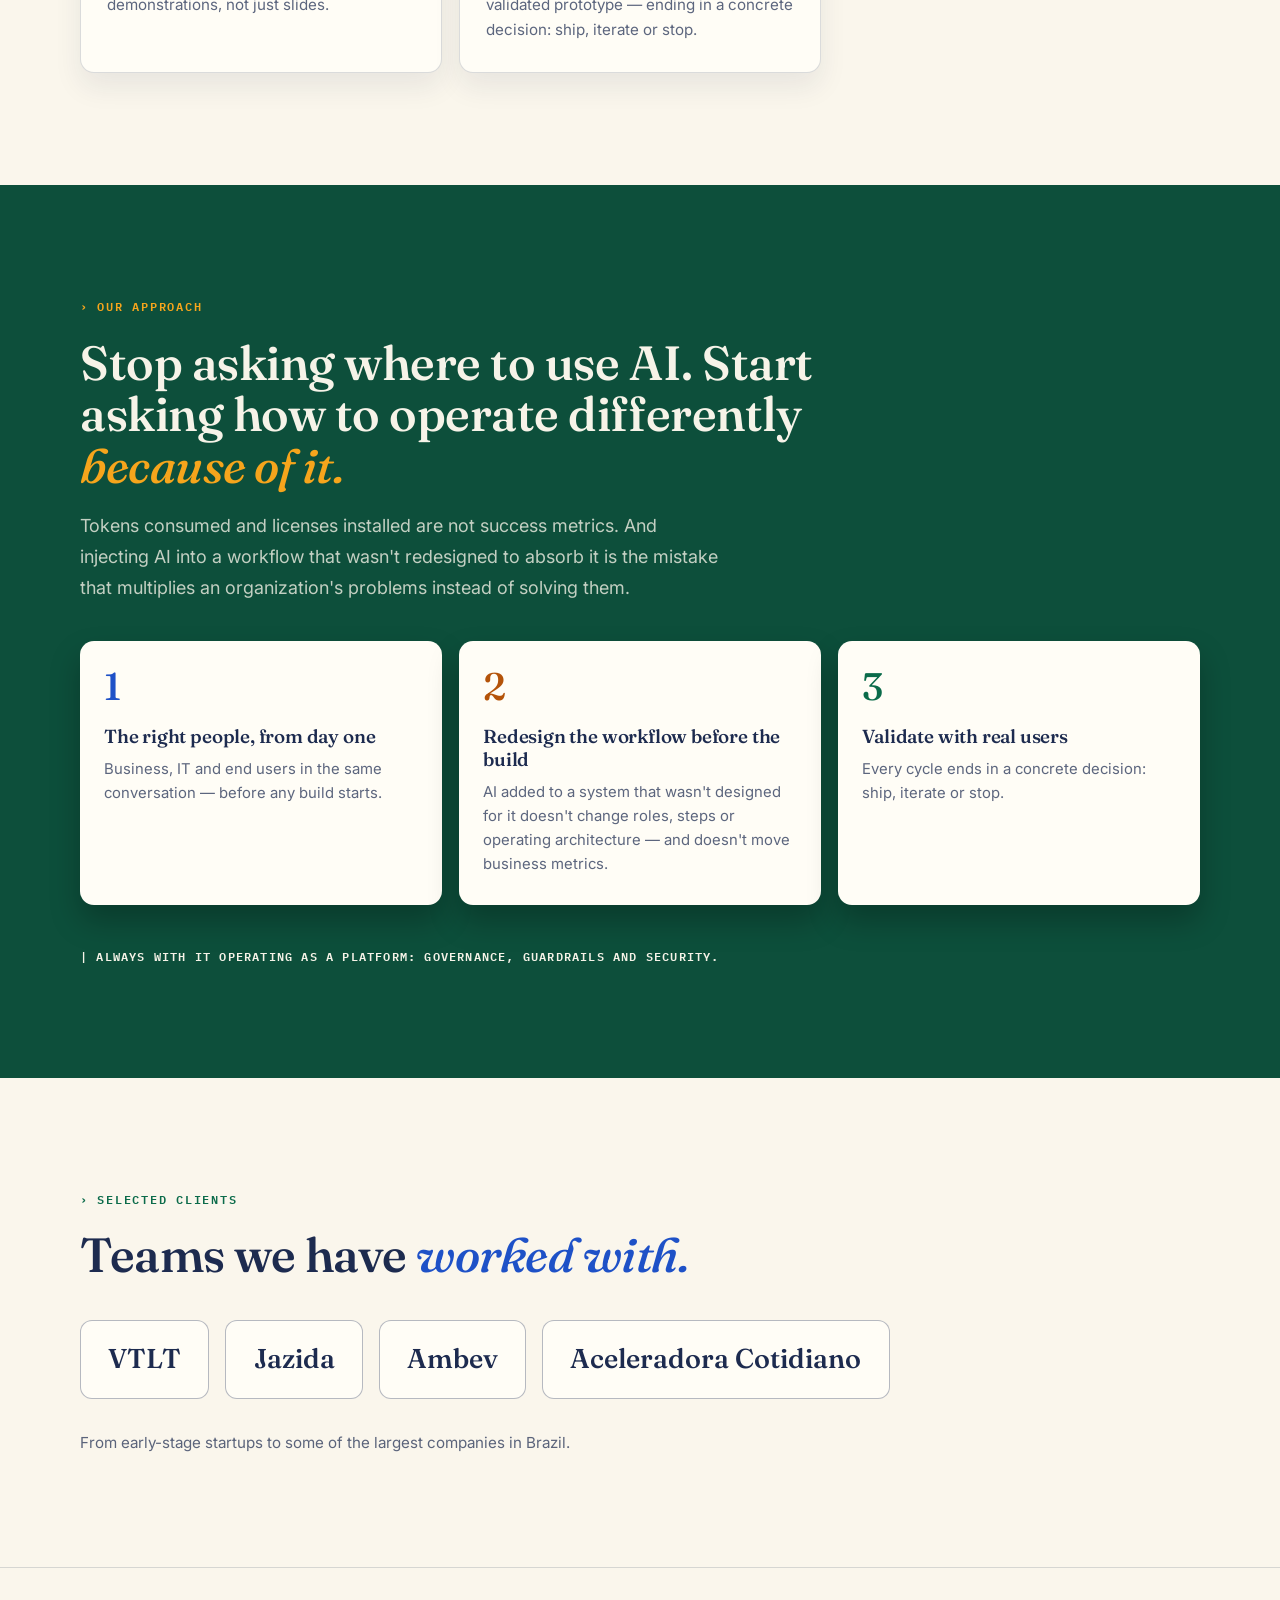
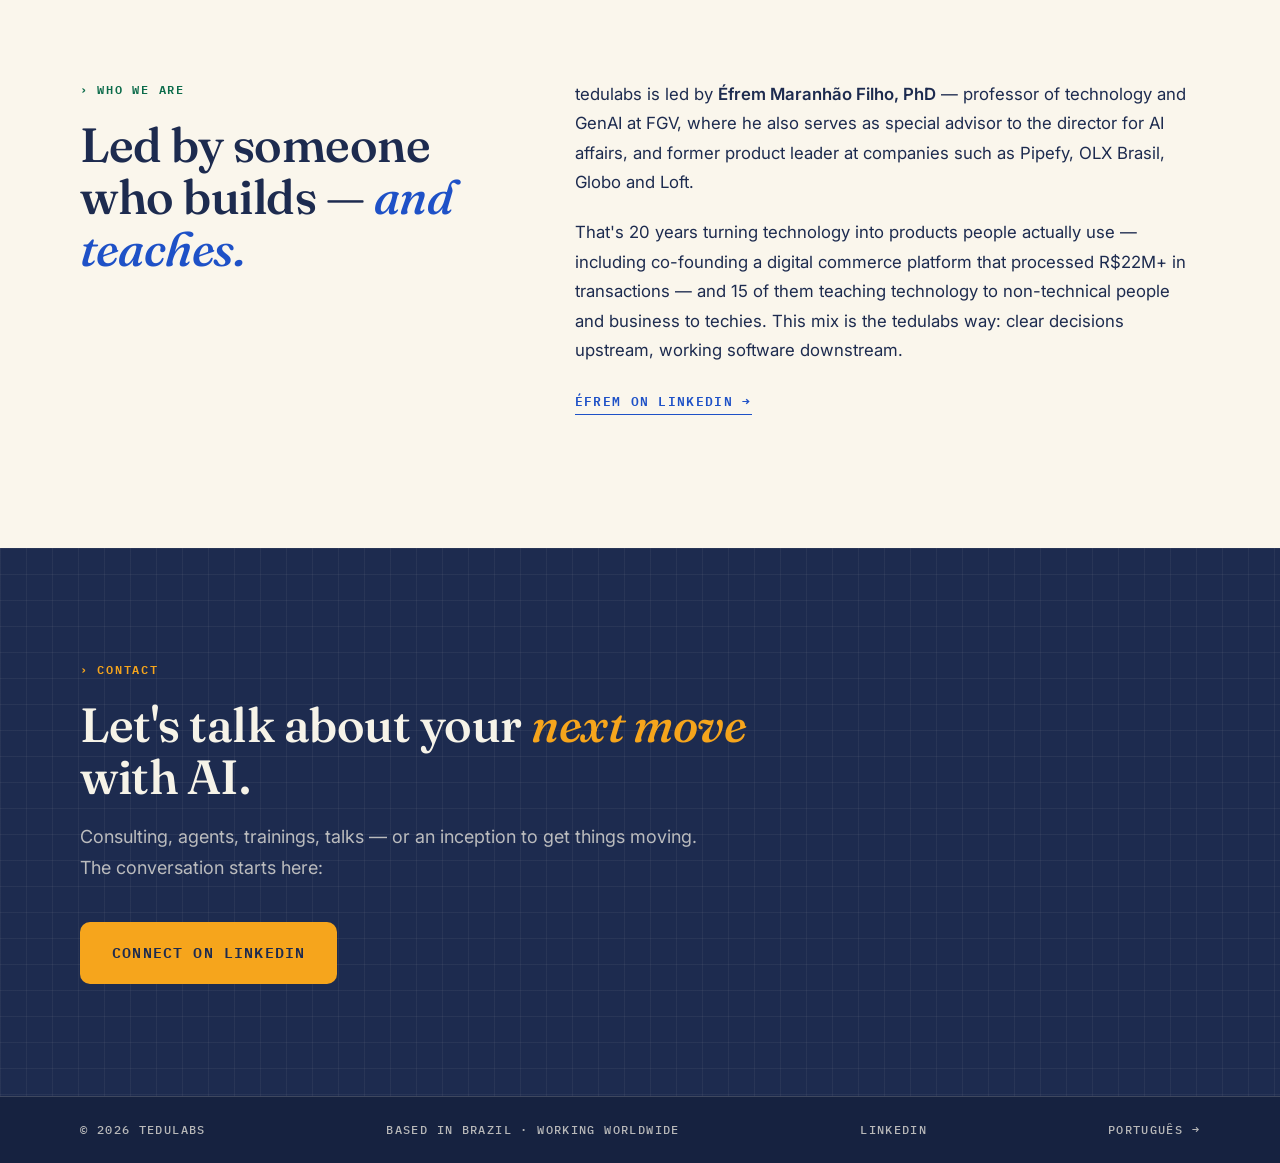
==== commit d9e0ad63: "Simplify logo to monochrome text-only wordmark Logo and site header drop the flask icon and the per-" ====
--- a/index.html
+++ b/index.html
@@ -44,18 +44,7 @@
 
 <header class="site-header">
   <div class="container header-inner">
-    <a class="wordmark" href="#top">
-      <svg class="mark" viewBox="0 0 64 64" aria-hidden="true" focusable="false">
-        <path d="M32 4 52 12 32 20 12 12Z" fill="#1d2b4f"/>
-        <path d="M52 13v8" stroke="#1d2b4f" stroke-width="2.6" stroke-linecap="round" fill="none"/>
-        <circle cx="52" cy="24.5" r="2.7" fill="#f6a51c"/>
-        <path d="M28.5 16v12L19.2 46.6A6.6 6.6 0 0 0 25.2 56h13.6a6.6 6.6 0 0 0 6-9.4L35.5 28V16z" fill="#0f8f63"/>
-        <circle cx="29" cy="46" r="2.3" fill="#faf6ec"/>
-        <circle cx="35.2" cy="40" r="1.7" fill="#faf6ec"/>
-        <circle cx="32.4" cy="50.6" r="1.5" fill="#faf6ec"/>
-      </svg>
-      <span><span class="wm-t">t</span><span class="wm-edu">edu</span><em class="wm-labs">labs</em></span>
-    </a>
+    <a class="wordmark" href="#top">t<span class="wm-edu">edu</span>labs</a>
     <nav class="site-nav" aria-label="Sections">
       <a href="#services">What we do</a>
       <a href="#approach">Approach</a>
--- a/styles.css
+++ b/styles.css
@@ -131,7 +131,6 @@
 .wordmark {
   display: inline-flex;
   align-items: center;
-  gap: 0.55rem;
   font-family: var(--serif);
   font-size: 1.32rem;
   font-weight: 600;
@@ -139,22 +138,12 @@
   text-decoration: none;
   white-space: nowrap;
 }
-
-.wordmark .mark { width: 30px; height: 30px; flex: none; }
-
-.wm-t { color: var(--blue-down); }
 
 .wm-edu {
   color: var(--ink);
   background: var(--amber-soft);
   border-radius: 0.25em;
   padding: 0 0.07em;
-}
-
-.wm-labs {
-  color: var(--green-down);
-  font-style: italic;
-  font-weight: 500;
 }
 
 .site-nav {
